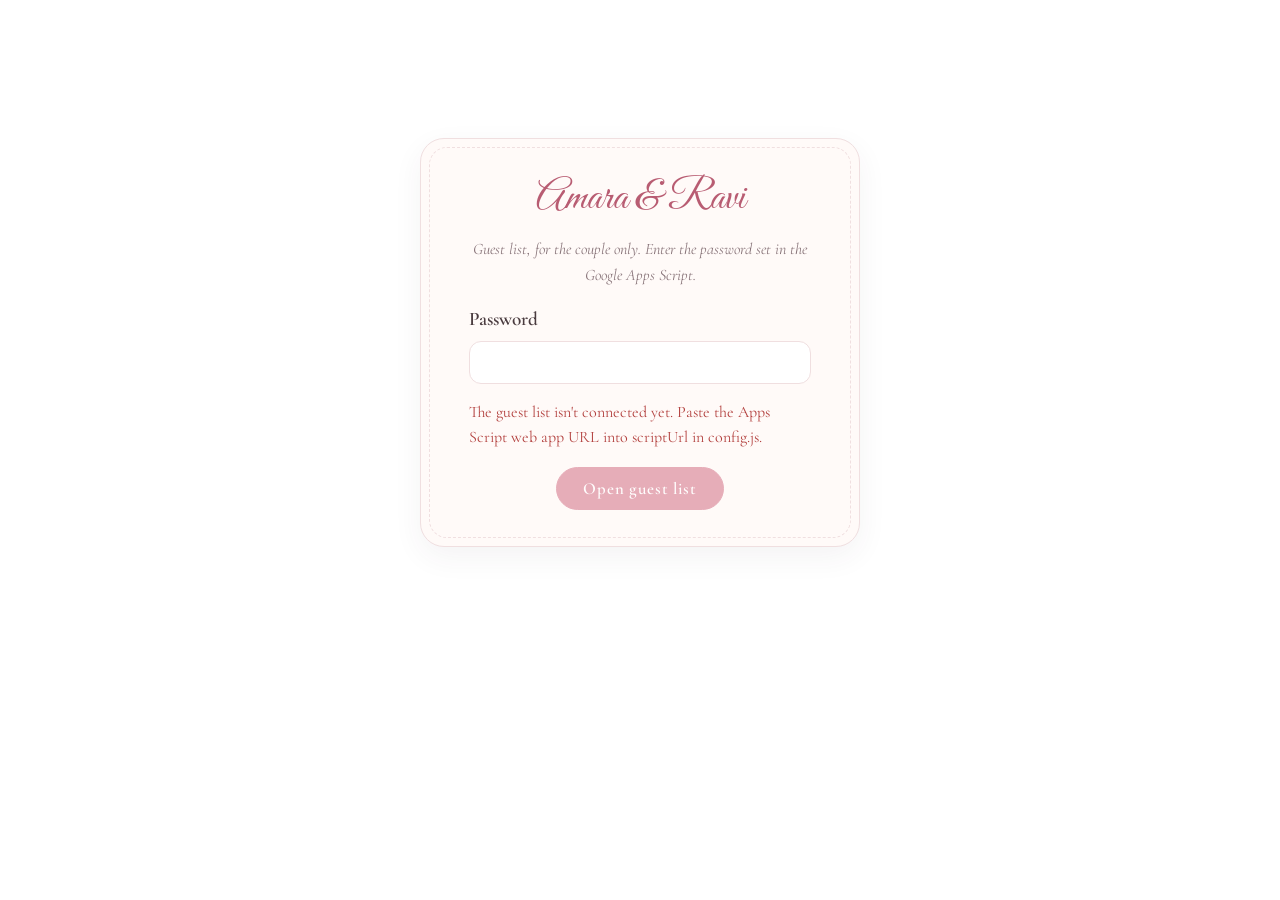
==== admin.html @ 7e990783 "Wedding invitation Co-Authored-By: Claude Opus 5.5 <noreply@anthropic.com>" ====
<!doctype html>
<html lang="en">
<head>
  <meta charset="utf-8">
  <meta name="viewport" content="width=device-width, initial-scale=1">
  <meta name="robots" content="noindex, nofollow">
  <title>Guest List</title>
  <link rel="preconnect" href="https://fonts.googleapis.com">
  <link rel="preconnect" href="https://fonts.gstatic.com" crossorigin>
  <link href="https://fonts.googleapis.com/css2?family=Cormorant+Garamond:ital,wght@0,400;0,600;1,400&family=Great+Vibes&display=swap" rel="stylesheet">
  <link rel="stylesheet" href="style.css">
  <style>
    main { max-width: 820px; padding-top: 48px; }
    .card { opacity: 1; transform: none; }
    .login { max-width: 440px; margin: 10vh auto 0; }
    .err { color: #b3413f; min-height: 1.4em; margin: 0; font-size: 1rem; }

    .head { display: flex; justify-content: space-between; align-items: flex-start; gap: 16px; flex-wrap: wrap; text-align: left; }
    .head h2 { margin: 0; }
    .updated { color: var(--muted); font-size: .95rem; margin: 0; }
    .head-btns { display: flex; gap: 8px; flex-wrap: wrap; }
    .btn.small { padding: 6px 16px; font-size: .95rem; }

    .tally { display: grid; grid-template-columns: repeat(4, 1fr); gap: 12px; margin: 24px 0; }
    .tally div { background: #fff; border: 1px solid var(--line); border-radius: 16px; padding: 12px 6px; }
    .tally b { display: block; font-size: 2rem; color: var(--rose-dark); line-height: 1.1; }
    .tally .yes b { color: #5f8a5b; }
    .tally .no b { color: var(--muted); }
    .tally span { font-size: .85rem; color: var(--muted); text-transform: uppercase; letter-spacing: .06em; }

    .row { display: flex; gap: 10px; flex-wrap: wrap; align-items: center; margin: 0 0 14px; }
    .row input { flex: 1 1 220px; min-width: 0; }
    .link-box { display: flex; gap: 10px; align-items: center; flex-wrap: wrap; background: #fbeef0; border-radius: 12px; padding: 10px 14px; margin: 0 0 18px; text-align: left; }
    code { font-size: .85rem; word-break: break-all; flex: 1 1 200px; color: var(--ink); }

    .seg { display: inline-flex; border: 1px solid var(--line); border-radius: 999px; overflow: hidden; background: #fff; }
    .seg button { border: 0; background: none; padding: 7px 14px; font: 600 .95rem var(--serif); color: var(--muted); cursor: pointer; }
    .seg button[aria-pressed="true"] { background: var(--rose); color: #fff; }

    .guests { list-style: none; padding: 0; margin: 0; text-align: left; }
    .guests li { border-top: 1px solid var(--line); padding: 14px 0; display: grid; gap: 4px; }
    .gname { font-weight: 600; font-size: 1.2rem; display: flex; gap: 10px; align-items: center; flex-wrap: wrap; }
    .chip { font-size: .8rem; font-weight: 600; padding: 2px 10px; border-radius: 999px; background: #f3ecec; color: var(--muted); }
    .chip.yes { background: #e6f0e3; color: #4d7a49; }
    .chip.no { background: #f6e3e3; color: #a2524f; }
    .when, .gmsg { color: var(--muted); font-size: 1rem; }
    .gmsg { font-style: italic; }
    .glink { display: flex; gap: 8px; align-items: center; flex-wrap: wrap; margin-top: 4px; }
    .mini { border: 1px solid var(--line); background: #fff; border-radius: 999px; padding: 3px 12px; font: 600 .85rem var(--serif); color: var(--rose-dark); cursor: pointer; }
    .mini.danger { color: #a2524f; }
    .empty { color: var(--muted); font-style: italic; }

    .toast { position: fixed; left: 50%; bottom: 24px; transform: translateX(-50%); background: var(--ink); color: #fff; padding: 10px 20px; border-radius: 999px; font-size: 1rem; z-index: 20; }

    @media (max-width: 560px) { .tally { grid-template-columns: repeat(2, 1fr); } }
  </style>
  <script src="config.js"></script>
</head>
<body>
<main>
  <!-- Sign in -->
  <section class="card login" id="login">
    <h2 id="loginCouple"></h2>
    <p class="note">Guest list, for the couple only. Enter the password set in the Google Apps Script.</p>
    <form id="loginForm">
      <label>Password
        <input type="password" id="pw" autocomplete="current-password" required>
      </label>
      <p class="err" id="loginErr" role="alert"></p>
      <button class="btn primary" type="submit" id="loginBtn">Open guest list</button>
    </form>
  </section>

  <!-- The list -->
  <section class="card" id="panel" hidden>
    <div class="head">
      <div>
        <h2>Guest list</h2>
        <p class="updated" id="updated"></p>
      </div>
      <div class="head-btns">
        <button class="btn small" type="button" id="refresh">Refresh</button>
        <button class="btn small" type="button" id="copyList">Copy list</button>
        <button class="btn small" type="button" id="signOut">Sign out</button>
      </div>
    </div>

    <div class="tally">
      <div class="yes"><b id="t-yes">0</b><span>Attending</span></div>
      <div class="no"><b id="t-no">0</b><span>Can't come</span></div>
      <div><b id="t-wait">0</b><span>No reply yet</span></div>
      <div><b id="t-people">0</b><span>Total guests</span></div>
    </div>

    <form class="row" id="inviteForm">
      <input type="text" id="i-name" placeholder="Guest's name, e.g. Amaya Perera" aria-label="Guest's name" autocomplete="off">
      <button class="btn primary" type="submit" id="inviteBtn">Make their link</button>
    </form>
    <div class="link-box" id="newLink" hidden>
      <code id="newLinkText"></code>
      <button class="mini" type="button" id="copyNewLink">Copy link</button>
      <a class="mini" id="waNewLink" target="_blank" rel="noopener">Send on WhatsApp</a>
    </div>

    <div class="row">
      <input type="search" id="g-search" placeholder="Search names or notes" aria-label="Search guests">
      <div class="seg" role="group" aria-label="Show">
        <button type="button" data-f="all" aria-pressed="true">All</button>
        <button type="button" data-f="yes" aria-pressed="false">Attending</button>
        <button type="button" data-f="no" aria-pressed="false">Can't come</button>
        <button type="button" data-f="wait" aria-pressed="false">No reply</button>
      </div>
    </div>
    <ul class="guests" id="guestList"></ul>
    <p class="empty" id="guestEmpty"></p>
  </section>
</main>

<div class="toast" id="toast" role="status" hidden></div>

<script>
const $ = (id) => document.getElementById(id);
const W = window.WEDDING, API = window.SITE.scriptUrl;
const couple = `${W.partner1} & ${W.partner2}`;
const BASE = window.SITE.siteUrl || new URL("./", location.href).href;
const linkFor = (token) => `${BASE}?g=${encodeURIComponent(token)}`;
const waText = (name, link) => `Dear ${name}, we would love for you to celebrate our wedding with us. Your personal invitation: ${link}`;
$("loginCouple").textContent = couple;

let key = "", guests = [], filter = "all", busy = false;

// ---- Talking to the Google Apps Script ----
async function api(body) {
  const res = await fetch(API, { method: "POST", body: JSON.stringify(body) });
  const data = await res.json();
  if (!data.ok) throw Object.assign(new Error(data.error || "failed"), { code: data.error });
  return data;
}

// ---- Toast and copy ----
let toastTimer;
function toast(msg) {
  const t = $("toast"); t.textContent = msg; t.hidden = false;
  clearTimeout(toastTimer); toastTimer = setTimeout(() => (t.hidden = true), 2200);
}
async function copy(text, el) {
  try { await navigator.clipboard.writeText(text); toast("Copied"); }
  catch {
    const r = document.createRange(); r.selectNodeContents(el);
    const sel = getSelection(); sel.removeAllRanges(); sel.addRange(r);
    toast("Selected. Press Copy to copy it");
  }
}

// ---- Sign in ----
async function load() {
  const r = await api({ action: "list", key });
  guests = r.guests;
  $("updated").textContent = "Updated " + new Date().toLocaleTimeString([], { hour: "numeric", minute: "2-digit" });
  render();
}
async function signIn(pw, quiet) {
  key = pw;
  try {
    await load();
    try { sessionStorage.setItem("guestlist.key", key); } catch {}
    $("login").hidden = true; $("panel").hidden = false;
  } catch (err) {
    key = "";
    try { sessionStorage.removeItem("guestlist.key"); } catch {}
    if (!quiet) $("loginErr").textContent = err.code === "wrong_password"
      ? "That password doesn't match the one in the Apps Script."
      : "Couldn't reach the guest list. Check your connection and the script URL in config.js.";
  }
}
$("loginForm").addEventListener("submit", async (e) => {
  e.preventDefault();
  $("loginErr").textContent = "";
  $("loginBtn").disabled = true;
  await signIn($("pw").value, false);
  $("loginBtn").disabled = false;
});
$("signOut").addEventListener("click", () => {
  key = ""; guests = [];
  try { sessionStorage.removeItem("guestlist.key"); } catch {}
  $("panel").hidden = true; $("login").hidden = false; $("pw").value = "";
});
if (!API) {
  $("loginErr").textContent = "The guest list isn't connected yet. Paste the Apps Script web app URL into scriptUrl in config.js.";
  $("loginBtn").disabled = true;
} else {
  try { const saved = sessionStorage.getItem("guestlist.key"); if (saved) signIn(saved, true); } catch {}
}

// ---- The list ----
const stateOf = (g) => g.answer === "yes" ? "yes" : g.answer === "no" ? "no" : "wait";
const fmtWhen = new Intl.DateTimeFormat(undefined, { day: "numeric", month: "short", hour: "numeric", minute: "2-digit" });

function render() {
  const rank = { yes: 0, no: 1, wait: 2 };
  const rows = guests.slice().sort((a, b) => rank[stateOf(a)] - rank[stateOf(b)] || a.name.localeCompare(b.name));
  const yes = rows.filter(g => stateOf(g) === "yes");
  $("t-yes").textContent = yes.length;
  $("t-no").textContent = rows.filter(g => stateOf(g) === "no").length;
  $("t-wait").textContent = rows.filter(g => stateOf(g) === "wait").length;
  $("t-people").textContent = yes.reduce((n, g) => n + (Number(g.count) || 1), 0);

  const q = $("g-search").value.trim().toLowerCase();
  const shown = rows.filter(g => (filter === "all" || stateOf(g) === filter) &&
    (!q || g.name.toLowerCase().includes(q) || (g.message || "").toLowerCase().includes(q)));
  const ul = $("guestList"); ul.replaceChildren();
  for (const g of shown) {
    const li = document.createElement("li");
    const st = stateOf(g);
    const nm = document.createElement("span"); nm.className = "gname"; nm.textContent = g.name || "Unnamed guest";
    const chip = document.createElement("span"); chip.className = "chip " + st;
    chip.textContent = st === "yes" ? `Attending · ${Number(g.count) || 1}` : st === "no" ? "Can't come" : "No reply yet";
    nm.append(chip);
    const when = document.createElement("span"); when.className = "when";
    const d = new Date(g.repliedAt || g.createdAt);
    when.textContent = isNaN(d) ? "" : (g.repliedAt ? "Replied " : "Invited ") + fmtWhen.format(d);
    li.append(nm, when);
    if (g.message) { const m = document.createElement("span"); m.className = "gmsg"; m.textContent = `“${g.message}”`; li.append(m); }

    const bar = document.createElement("div"); bar.className = "glink";
    const code = document.createElement("code"); code.textContent = linkFor(g.token);
    const cp = document.createElement("button"); cp.type = "button"; cp.className = "mini"; cp.textContent = "Copy link";
    cp.addEventListener("click", () => copy(code.textContent, code));
    const wa = document.createElement("a"); wa.className = "mini"; wa.target = "_blank"; wa.rel = "noopener"; wa.textContent = "WhatsApp";
    wa.href = `https://wa.me/?text=${encodeURIComponent(waText(g.name, linkFor(g.token)))}`;
    const rm = document.createElement("button"); rm.type = "button"; rm.className = "mini danger"; rm.textContent = "Remove";
    rm.addEventListener("click", async () => {
      if (rm.dataset.armed !== "1") {
        rm.dataset.armed = "1"; rm.textContent = "Tap again to remove";
        setTimeout(() => { rm.dataset.armed = ""; rm.textContent = "Remove"; }, 3000);
        return;
      }
      try { await api({ action: "remove", key, token: g.token }); await load(); toast(`Removed ${g.name}`); }
      catch { toast("Couldn't remove. Try again"); }
    });
    bar.append(code, cp, wa, rm); li.append(bar);
    ul.append(li);
  }
  $("guestEmpty").hidden = shown.length > 0;
  $("guestEmpty").textContent = rows.length ? "No guests match this view." : "No guests yet. Type a guest's name above to make their personal link.";
}

$("g-search").addEventListener("input", render);
document.querySelectorAll(".seg button").forEach(b => b.addEventListener("click", () => {
  filter = b.dataset.f;
  document.querySelectorAll(".seg button").forEach(x => x.setAttribute("aria-pressed", String(x === b)));
  render();
}));
$("refresh").addEventListener("click", async () => {
  try { await load(); toast("Up to date"); } catch { toast("Couldn't refresh. Try again"); }
});
$("copyList").addEventListener("click", () => {
  const label = { yes: "Attending", no: "Can't come", wait: "No reply yet" };
  const lines = guests.map(g => [g.name, label[stateOf(g)], stateOf(g) === "yes" ? (Number(g.count) || 1) : 0, (g.message || "").replace(/\s+/g, " "), linkFor(g.token)].join("\t"));
  const text = ["Name\tAnswer\tGuests\tNote\tLink", ...lines].join("\n");
  const tmp = document.createElement("pre"); tmp.textContent = text; tmp.style.position = "fixed"; tmp.style.left = "-9999px"; document.body.append(tmp);
  copy(text, tmp).finally(() => setTimeout(() => tmp.remove(), 3000));
});

// ---- New guest ----
$("inviteForm").addEventListener("submit", async (e) => {
  e.preventDefault();
  const name = $("i-name").value.trim();
  if (!name) { toast("Type the guest's name first"); return; }
  if (busy) return;
  busy = true; $("inviteBtn").disabled = true;
  try {
    const r = await api({ action: "invite", key, name });
    const link = linkFor(r.token);
    $("newLinkText").textContent = link;
    $("waNewLink").href = `https://wa.me/?text=${encodeURIComponent(waText(name, link))}`;
    $("newLink").hidden = false;
    $("i-name").value = "";
    await load();
    toast(`Link ready for ${name}`);
  } catch { toast("Couldn't add the guest. Try again"); }
  finally { busy = false; $("inviteBtn").disabled = false; }
});
$("copyNewLink").addEventListener("click", () => copy($("newLinkText").textContent, $("newLinkText")));

// Keep the list fresh while it's open.
setInterval(() => { if (key && !document.hidden) load().catch(() => {}); }, 30000);
</script>
</body>
</html>
---- style.css ----
:root {
  --bg: #fdf6f3;
  --paper: #fffaf8;
  --ink: #4a3b3f;
  --muted: #8a767b;
  --rose: #d77a8f;
  --rose-dark: #b85c72;
  --sage: #9db89a;
  --gold: #c9a24a;
  --line: #f0dfe0;
  --script: "Great Vibes", "Snell Roundhand", cursive;
  --serif: "Cormorant Garamond", Georgia, serif;
}

* { box-sizing: border-box; }
html { scroll-behavior: smooth; }
body {
  margin: 0;
  background: var(--bg) radial-gradient(circle at 20% 0%, #fbe4e8 0, transparent 50%),
              radial-gradient(circle at 100% 60%, #eef4ea 0, transparent 45%);
  background-attachment: fixed;
  color: var(--ink);
  font: 400 1.2rem/1.6 var(--serif);
  overflow-x: hidden;
}

/* Hero */
.hero {
  position: relative;
  min-height: 100svh;
  display: flex;
  flex-direction: column;
  align-items: center;
  justify-content: center;
  text-align: center;
  padding: 80px 16px;
}
.corner { position: absolute; width: min(42vw, 320px); height: min(42vw, 320px); pointer-events: none; }
.corner.tl { top: -20px; left: -20px; }
.corner.br { bottom: -20px; right: -20px; transform: rotate(180deg); }
.greeting { margin: 0 0 6px; font: 400 2rem/1.2 var(--script); color: var(--gold); }
.eyebrow { max-width: 30ch; margin: 0 0 8px; color: var(--muted); font-style: italic; }
h1 {
  margin: 0;
  font: 400 clamp(3.4rem, 13vw, 7rem)/1.05 var(--script);
  color: var(--rose-dark);
  display: flex; flex-wrap: wrap; justify-content: center; align-items: baseline; gap: 0 .3em;
}
.amp { color: var(--gold); font-size: .7em; }
.date { margin: 16px 0 0; font-size: 1.4rem; letter-spacing: .12em; text-transform: uppercase; }
.local { margin: 4px 0 0; color: var(--muted); font-size: 1rem; }

.countdown { display: flex; gap: 12px; margin: 32px 0; flex-wrap: wrap; justify-content: center; }
.countdown div {
  width: 78px; padding: 10px 0;
  background: var(--paper); border: 1px solid var(--line); border-radius: 40px 40px 12px 12px;
  box-shadow: 0 6px 18px rgba(215, 122, 143, .12);
}
.countdown span { display: block; font-size: 1.9rem; font-weight: 600; color: var(--rose-dark); }
.countdown small { color: var(--muted); font-size: .8rem; letter-spacing: .08em; text-transform: uppercase; }

.actions { display: flex; gap: 12px; flex-wrap: wrap; justify-content: center; }
.btn {
  display: inline-block; padding: 10px 26px; border-radius: 999px;
  border: 1px solid var(--rose); background: transparent; color: var(--rose-dark);
  font: 600 1.05rem var(--serif); letter-spacing: .05em; text-decoration: none; cursor: pointer;
  transition: background .2s, color .2s, transform .2s;
}
.btn:hover { transform: translateY(-1px); background: #fbe7eb; }
.btn.primary { background: var(--rose); color: #fff; }
.btn.primary:hover { background: var(--rose-dark); }
.btn:focus-visible, input:focus-visible, textarea:focus-visible { outline: 2px solid var(--gold); outline-offset: 2px; }

/* Sections */
main { max-width: 680px; margin: 0 auto; padding: 0 16px 40px; }
.card {
  position: relative;
  background: var(--paper);
  border: 1px solid var(--line);
  border-radius: 24px;
  padding: 36px clamp(20px, 5vw, 48px);
  margin: 0 0 32px;
  text-align: center;
  box-shadow: 0 10px 30px rgba(74, 59, 63, .06);
}
.card::before {
  content: ""; position: absolute; inset: 8px; border: 1px dashed var(--line); border-radius: 18px; pointer-events: none;
}
h2 { margin: 0 0 12px; font: 400 2.6rem/1.2 var(--script); color: var(--rose-dark); }
.note { color: var(--muted); font-size: 1rem; font-style: italic; margin: 0 0 16px; }

.venue-name { margin: 0; font-size: 1.5rem; font-weight: 600; }
#venue-address { margin: 4px 0 12px; }

.timeline { list-style: none; padding: 0; margin: 0; text-align: left; }
.timeline li {
  display: grid; grid-template-columns: 96px 1fr; gap: 16px;
  padding: 14px 0; border-bottom: 1px solid var(--line);
}
.timeline li:last-child { border-bottom: 0; }
.timeline time { color: var(--gold); font-weight: 600; }
.timeline strong { display: block; font-size: 1.25rem; }
.timeline span { color: var(--muted); font-size: 1rem; }

/* Form */
form { display: grid; gap: 16px; text-align: left; }
label { display: grid; gap: 6px; font-weight: 600; }
.opt { font-weight: 400; color: var(--muted); }
input, textarea {
  width: 100%; padding: 10px 14px;
  border: 1px solid var(--line); border-radius: 12px; background: #fff;
  font: 400 1.1rem var(--serif); color: var(--ink);
}
fieldset { border: 0; padding: 0; margin: 0; display: grid; gap: 8px; }
legend { font-weight: 600; margin-bottom: 6px; }
.choice { display: flex; align-items: center; gap: 10px; font-weight: 400; cursor: pointer; }
.choice input { width: auto; accent-color: var(--rose); }
form .btn { justify-self: center; }
.status { text-align: center; margin: 0; min-height: 1.6em; color: var(--rose-dark); }

footer { text-align: center; padding: 20px 16px 60px; color: var(--muted); }
footer span { font: 400 1.8rem var(--script); color: var(--rose-dark); }
.footer-flower { width: 120px; height: 120px; transform: rotate(-20deg); }

/* Falling petals */
.petals { position: fixed; inset: 0; pointer-events: none; z-index: 10; overflow: hidden; }
.petal {
  position: absolute; top: -30px; width: 14px; height: 18px;
  background: linear-gradient(135deg, #f7c6cf, #e48a9c);
  border-radius: 80% 0 80% 0; opacity: .75;
  animation: fall linear forwards;
}
@keyframes fall {
  to { transform: translate(var(--drift), 110vh) rotate(var(--spin)); }
}

/* Reveal on scroll */
.card { opacity: 0; transform: translateY(24px); transition: opacity .8s, transform .8s; }
.card.in { opacity: 1; transform: none; }

@media (prefers-reduced-motion: reduce) {
  .petals { display: none; }
  .card { opacity: 1; transform: none; transition: none; }
  html { scroll-behavior: auto; }
}

@media (max-width: 480px) {
  .countdown div { width: 66px; }
  .timeline li { grid-template-columns: 76px 1fr; gap: 10px; }
}

.btn:disabled { opacity: .6; cursor: default; transform: none; }
[hidden] { display: none !important; }
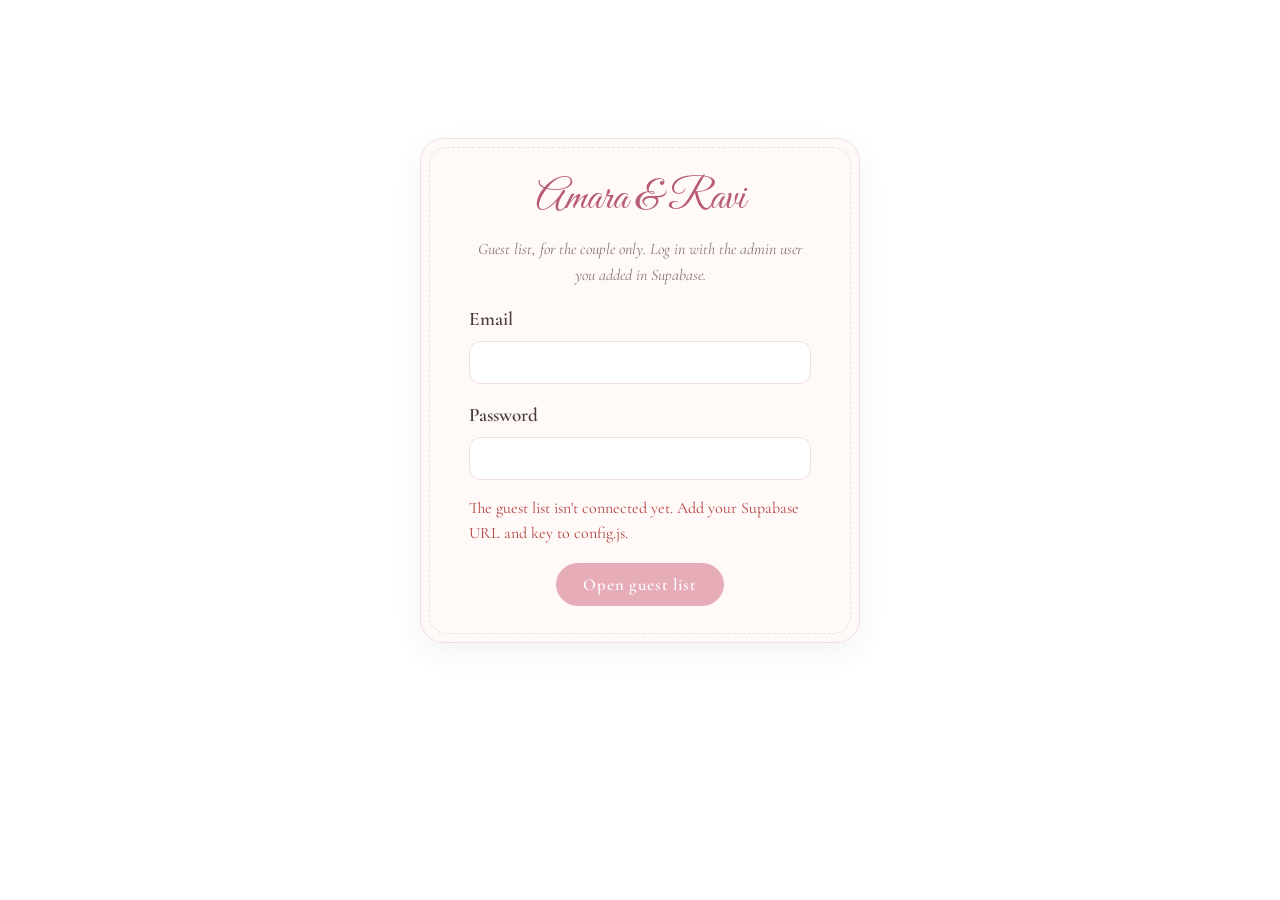
==== commit 8ec4a312: "Switch the RSVP backend from Google Apps Script to Supabase Co-Authored-By: Claude Opus 5.5 <noreply" ====
--- a/admin.html
+++ b/admin.html
@@ -55,14 +55,18 @@
     @media (max-width: 560px) { .tally { grid-template-columns: repeat(2, 1fr); } }
   </style>
   <script src="config.js"></script>
+  <script src="backend.js"></script>
 </head>
 <body>
 <main>
   <!-- Sign in -->
   <section class="card login" id="login">
     <h2 id="loginCouple"></h2>
-    <p class="note">Guest list, for the couple only. Enter the password set in the Google Apps Script.</p>
+    <p class="note">Guest list, for the couple only. Log in with the admin user you added in Supabase.</p>
     <form id="loginForm">
+      <label>Email
+        <input type="email" id="email" autocomplete="username" required>
+      </label>
       <label>Password
         <input type="password" id="pw" autocomplete="current-password" required>
       </label>
@@ -120,22 +124,42 @@
 
 <script>
 const $ = (id) => document.getElementById(id);
-const W = window.WEDDING, API = window.SITE.scriptUrl;
+const W = window.WEDDING;
 const couple = `${W.partner1} & ${W.partner2}`;
 const BASE = window.SITE.siteUrl || new URL("./", location.href).href;
 const linkFor = (token) => `${BASE}?g=${encodeURIComponent(token)}`;
 const waText = (name, link) => `Dear ${name}, we would love for you to celebrate our wedding with us. Your personal invitation: ${link}`;
 $("loginCouple").textContent = couple;
 
-let key = "", guests = [], filter = "all", busy = false;
-
-// ---- Talking to the Google Apps Script ----
-async function api(body) {
-  const res = await fetch(API, { method: "POST", body: JSON.stringify(body) });
-  const data = await res.json();
-  if (!data.ok) throw Object.assign(new Error(data.error || "failed"), { code: data.error });
-  return data;
-}
+let guests = [], filter = "all", busy = false;
+
+// ---- Demo mode (admin.html?demo): sample guests kept in memory, any password ----
+const DEMO = new URLSearchParams(location.search).has("demo");
+const ago = (h) => new Date(Date.now() - h * 3600000).toISOString();
+const demoGuests = [
+  { token: "demo1", name: "Amaya Perera",     answer: "yes", count: 2, message: "So happy for you both!", repliedAt: ago(5),  createdAt: ago(72) },
+  { token: "demo2", name: "Dilan Fernando",   answer: "yes", count: 1, message: "",                       repliedAt: ago(20), createdAt: ago(72) },
+  { token: "demo3", name: "Sarah Thompson",   answer: "no",  count: 0, message: "Sending love from London", repliedAt: ago(30), createdAt: ago(70) },
+  { token: "demo4", name: "Nimal & Kumari",   answer: "yes", count: 4, message: "We'll bring the kids!",  repliedAt: ago(2),  createdAt: ago(60) },
+  { token: "demo5", name: "Ishara Jayasuriya", answer: "",   count: 0, message: "",                       repliedAt: "",      createdAt: ago(48) },
+  { token: "demo6", name: "Ruwan Silva",      answer: "",    count: 0, message: "",                       repliedAt: "",      createdAt: ago(24) },
+];
+const demoBackend = {
+  ready: true, signedIn: false,
+  async signIn() { this.signedIn = true; },
+  signOut() { this.signedIn = false; },
+  async list() { return demoGuests.map(g => ({ ...g })); },
+  async invite(name) {
+    const token = "demo" + Date.now();
+    demoGuests.push({ token, name, answer: "", count: 0, message: "", repliedAt: "", createdAt: new Date().toISOString() });
+    return token;
+  },
+  async remove(token) {
+    const i = demoGuests.findIndex(g => g.token === token);
+    if (i >= 0) demoGuests.splice(i, 1);
+  },
+};
+const B = DEMO ? demoBackend : window.Backend;
 
 // ---- Toast and copy ----
 let toastTimer;
@@ -154,42 +178,42 @@
 
 // ---- Sign in ----
 async function load() {
-  const r = await api({ action: "list", key });
-  guests = r.guests;
+  guests = await B.list();
   $("updated").textContent = "Updated " + new Date().toLocaleTimeString([], { hour: "numeric", minute: "2-digit" });
   render();
 }
-async function signIn(pw, quiet) {
-  key = pw;
-  try {
-    await load();
-    try { sessionStorage.setItem("guestlist.key", key); } catch {}
-    $("login").hidden = true; $("panel").hidden = false;
-  } catch (err) {
-    key = "";
-    try { sessionStorage.removeItem("guestlist.key"); } catch {}
-    if (!quiet) $("loginErr").textContent = err.code === "wrong_password"
-      ? "That password doesn't match the one in the Apps Script."
-      : "Couldn't reach the guest list. Check your connection and the script URL in config.js.";
-  }
+function showPanel(on) { $("login").hidden = on; $("panel").hidden = !on; }
+async function openPanel() {
+  try { await load(); showPanel(true); }
+  catch (err) { showPanel(false); if (err.code !== "signed_out") $("loginErr").textContent = "Couldn't load the guest list. Try again."; }
 }
 $("loginForm").addEventListener("submit", async (e) => {
   e.preventDefault();
   $("loginErr").textContent = "";
   $("loginBtn").disabled = true;
-  await signIn($("pw").value, false);
+  try {
+    await B.signIn($("email").value.trim(), $("pw").value);
+    await openPanel();
+  } catch (err) {
+    $("loginErr").textContent =
+      err.code === "wrong_password" ? "That email and password don't match a user in Supabase." :
+      err.code === "not_admin" ? "This user isn't in the admins table. Add their email in supabase.sql." :
+      "Couldn't reach Supabase. Check your connection and the settings in config.js.";
+  }
   $("loginBtn").disabled = false;
 });
 $("signOut").addEventListener("click", () => {
-  key = ""; guests = [];
-  try { sessionStorage.removeItem("guestlist.key"); } catch {}
-  $("panel").hidden = true; $("login").hidden = false; $("pw").value = "";
-});
-if (!API) {
-  $("loginErr").textContent = "The guest list isn't connected yet. Paste the Apps Script web app URL into scriptUrl in config.js.";
+  B.signOut(); guests = [];
+  showPanel(false); $("pw").value = "";
+});
+if (DEMO) {
+  B.signIn().then(openPanel);
+  toast("Demo mode: sample guests, nothing is saved");
+} else if (!B.ready) {
+  $("loginErr").textContent = "The guest list isn't connected yet. Add your Supabase URL and key to config.js.";
   $("loginBtn").disabled = true;
-} else {
-  try { const saved = sessionStorage.getItem("guestlist.key"); if (saved) signIn(saved, true); } catch {}
+} else if (B.signedIn) {
+  openPanel();
 }
 
 // ---- The list ----
@@ -235,7 +259,7 @@
         setTimeout(() => { rm.dataset.armed = ""; rm.textContent = "Remove"; }, 3000);
         return;
       }
-      try { await api({ action: "remove", key, token: g.token }); await load(); toast(`Removed ${g.name}`); }
+      try { await B.remove(g.token); await load(); toast(`Removed ${g.name}`); }
       catch { toast("Couldn't remove. Try again"); }
     });
     bar.append(code, cp, wa, rm); li.append(bar);
@@ -270,8 +294,7 @@
   if (busy) return;
   busy = true; $("inviteBtn").disabled = true;
   try {
-    const r = await api({ action: "invite", key, name });
-    const link = linkFor(r.token);
+    const link = linkFor(await B.invite(name));
     $("newLinkText").textContent = link;
     $("waNewLink").href = `https://wa.me/?text=${encodeURIComponent(waText(name, link))}`;
     $("newLink").hidden = false;
@@ -284,7 +307,7 @@
 $("copyNewLink").addEventListener("click", () => copy($("newLinkText").textContent, $("newLinkText")));
 
 // Keep the list fresh while it's open.
-setInterval(() => { if (key && !document.hidden) load().catch(() => {}); }, 30000);
+setInterval(() => { if (B.signedIn && !document.hidden) load().catch(() => {}); }, 30000);
 </script>
 </body>
 </html>
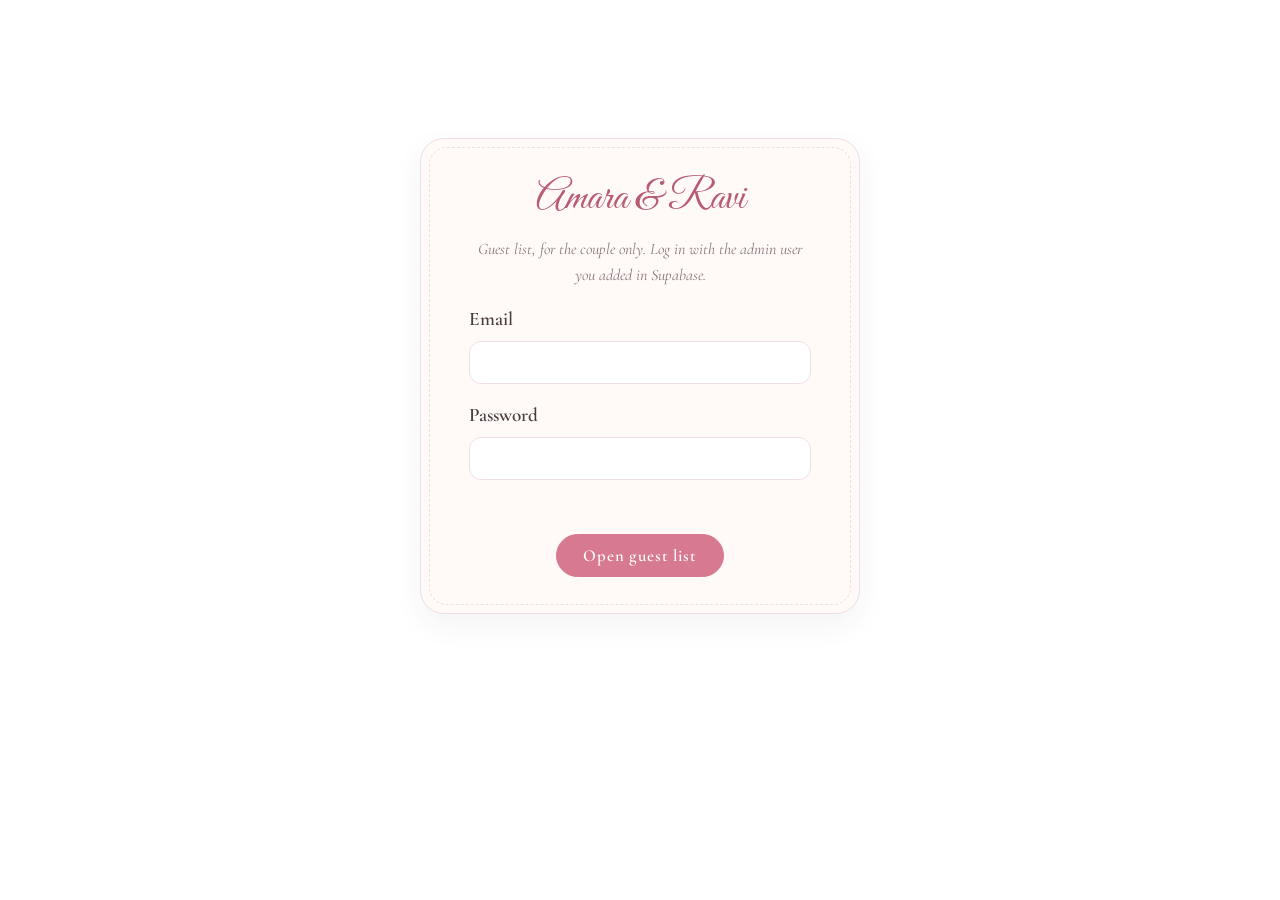
==== commit a5bb4a0d: "Version asset URLs so browsers pick up updates Co-Authored-By: Claude Opus 5.5 <noreply@anthropic.co" ====
--- a/admin.html
+++ b/admin.html
@@ -8,7 +8,7 @@
   <link rel="preconnect" href="https://fonts.googleapis.com">
   <link rel="preconnect" href="https://fonts.gstatic.com" crossorigin>
   <link href="https://fonts.googleapis.com/css2?family=Cormorant+Garamond:ital,wght@0,400;0,600;1,400&family=Great+Vibes&display=swap" rel="stylesheet">
-  <link rel="stylesheet" href="style.css">
+  <link rel="stylesheet" href="style.css?v=3">
   <style>
     main { max-width: 820px; padding-top: 48px; }
     .card { opacity: 1; transform: none; }
@@ -54,8 +54,8 @@
 
     @media (max-width: 560px) { .tally { grid-template-columns: repeat(2, 1fr); } }
   </style>
-  <script src="config.js"></script>
-  <script src="backend.js"></script>
+  <script src="config.js?v=3"></script>
+  <script src="backend.js?v=3"></script>
 </head>
 <body>
 <main>
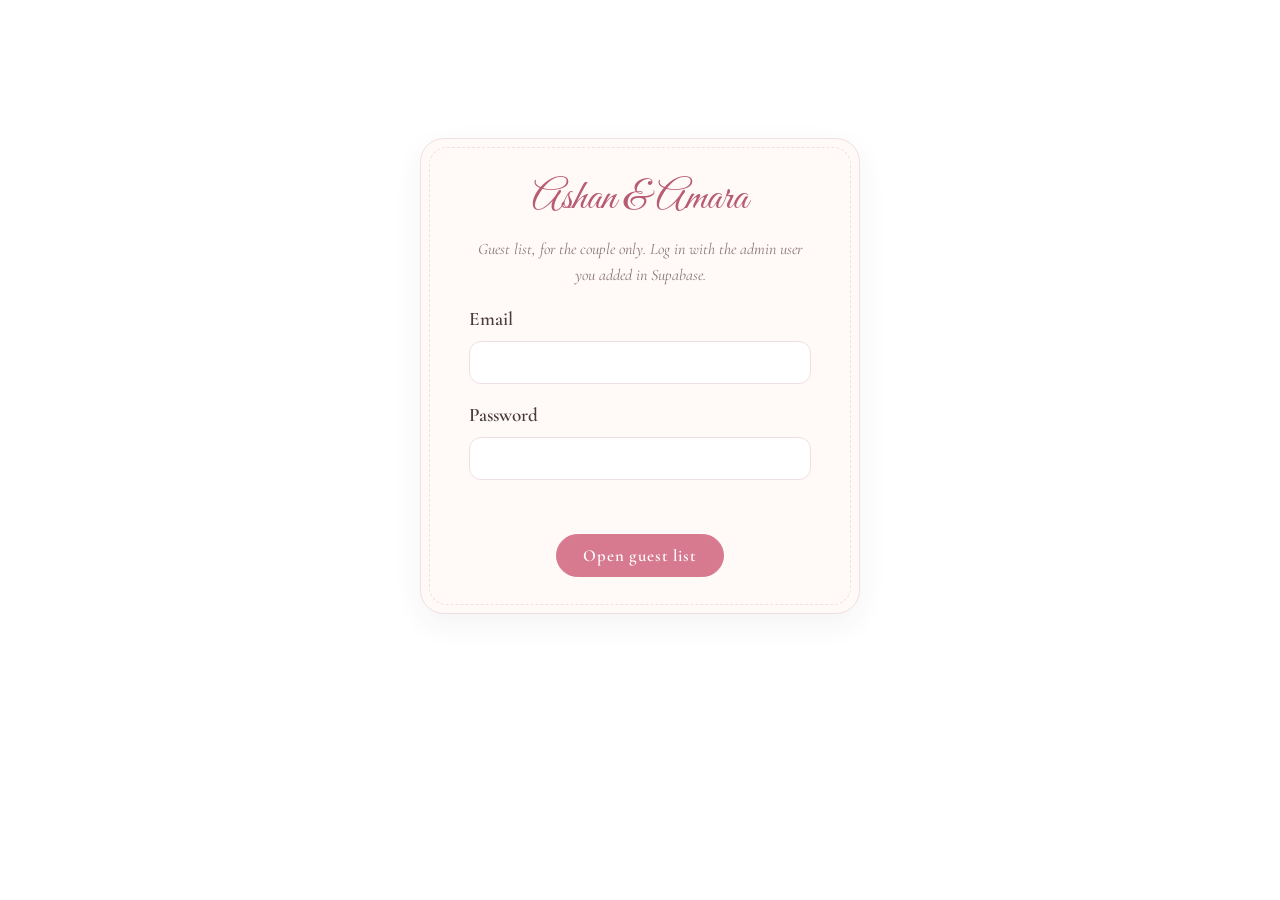
==== commit f6088453: "Set the couple's names to Ashan & Amara Co-Authored-By: Claude Opus 5.5 <noreply@anthropic.com>" ====
--- a/admin.html
+++ b/admin.html
@@ -8,7 +8,7 @@
   <link rel="preconnect" href="https://fonts.googleapis.com">
   <link rel="preconnect" href="https://fonts.gstatic.com" crossorigin>
   <link href="https://fonts.googleapis.com/css2?family=Cormorant+Garamond:ital,wght@0,400;0,600;1,400&family=Great+Vibes&display=swap" rel="stylesheet">
-  <link rel="stylesheet" href="style.css?v=3">
+  <link rel="stylesheet" href="style.css?v=4">
   <style>
     main { max-width: 820px; padding-top: 48px; }
     .card { opacity: 1; transform: none; }
@@ -54,8 +54,8 @@
 
     @media (max-width: 560px) { .tally { grid-template-columns: repeat(2, 1fr); } }
   </style>
-  <script src="config.js?v=3"></script>
-  <script src="backend.js?v=3"></script>
+  <script src="config.js?v=4"></script>
+  <script src="backend.js?v=4"></script>
 </head>
 <body>
 <main>
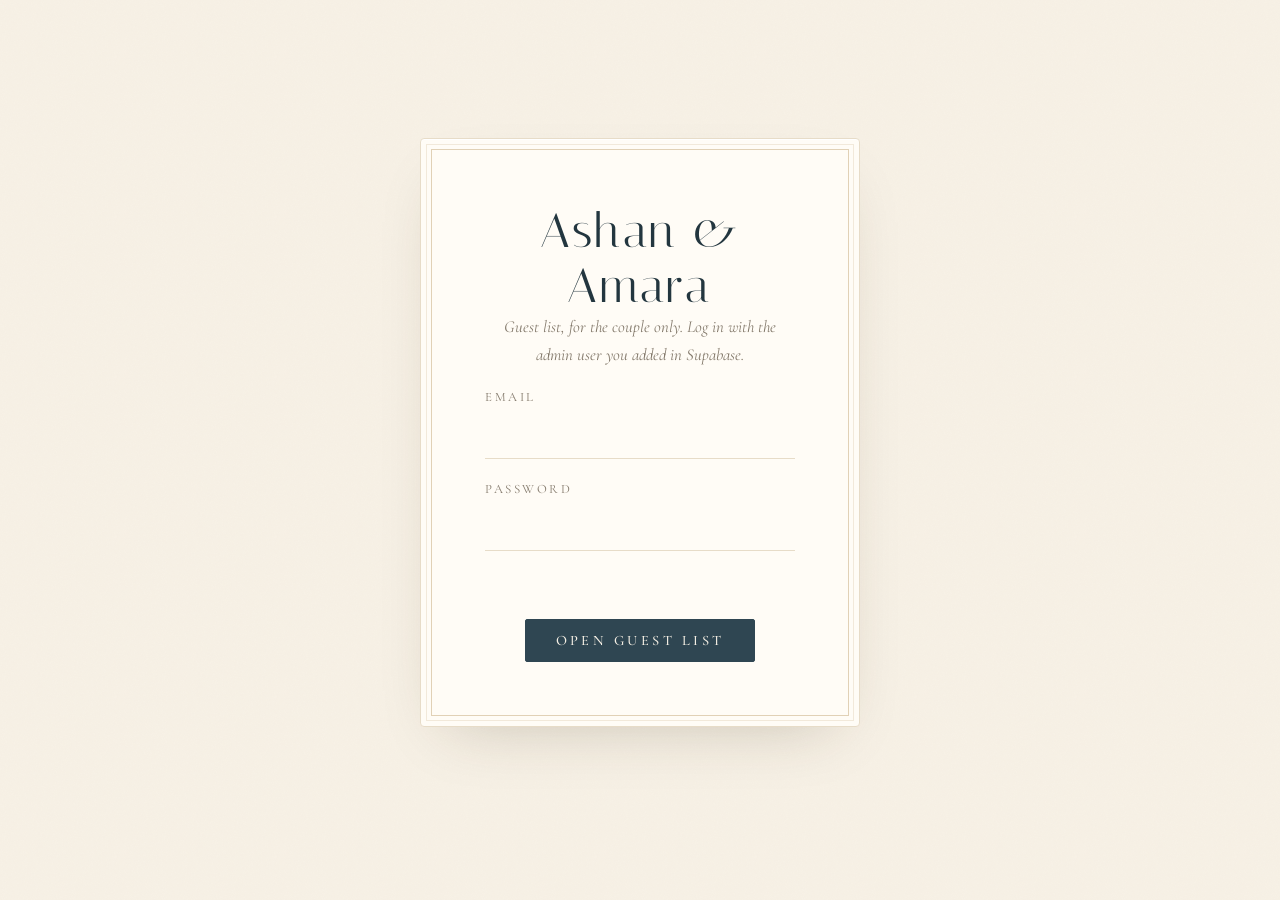
==== commit b30a4e47: "Premium Italian lakeside redesign Co-Authored-By: Claude Opus 5.5 <noreply@anthropic.com>" ====
--- a/admin.html
+++ b/admin.html
@@ -7,8 +7,8 @@
   <title>Guest List</title>
   <link rel="preconnect" href="https://fonts.googleapis.com">
   <link rel="preconnect" href="https://fonts.gstatic.com" crossorigin>
-  <link href="https://fonts.googleapis.com/css2?family=Cormorant+Garamond:ital,wght@0,400;0,600;1,400&family=Great+Vibes&display=swap" rel="stylesheet">
-  <link rel="stylesheet" href="style.css?v=4">
+  <link href="https://fonts.googleapis.com/css2?family=Cormorant+Garamond:ital,wght@0,400;0,500;0,600;1,400&family=Italiana&family=Pinyon+Script&display=swap" rel="stylesheet">
+  <link rel="stylesheet" href="style.css?v=5">
   <style>
     main { max-width: 820px; padding-top: 48px; }
     .card { opacity: 1; transform: none; }
@@ -54,8 +54,8 @@
 
     @media (max-width: 560px) { .tally { grid-template-columns: repeat(2, 1fr); } }
   </style>
-  <script src="config.js?v=4"></script>
-  <script src="backend.js?v=4"></script>
+  <script src="config.js?v=5"></script>
+  <script src="backend.js?v=5"></script>
 </head>
 <body>
 <main>
--- a/style.css
+++ b/style.css
@@ -1,14 +1,16 @@
 :root {
-  --bg: #fdf6f3;
-  --paper: #fffaf8;
-  --ink: #4a3b3f;
-  --muted: #8a767b;
-  --rose: #d77a8f;
-  --rose-dark: #b85c72;
-  --sage: #9db89a;
-  --gold: #c9a24a;
-  --line: #f0dfe0;
-  --script: "Great Vibes", "Snell Roundhand", cursive;
+  --bg: #f7f1e6;
+  --paper: #fffcf6;
+  --ink: #2c2a25;
+  --muted: #847a6c;
+  --rose: #2f4652;        /* lake blue: buttons and accents (name kept for admin.html) */
+  --rose-dark: #23363f;
+  --sage: #6f7f55;
+  --gold: #a9823f;
+  --gold-soft: #d8bd84;
+  --line: #e7dcc8;
+  --display: "Italiana", "Didot", "Bodoni 72", Georgia, serif;
+  --script: "Pinyon Script", "Snell Roundhand", cursive;
   --serif: "Cormorant Garamond", Georgia, serif;
 }
 
@@ -16,138 +18,207 @@
 html { scroll-behavior: smooth; }
 body {
   margin: 0;
-  background: var(--bg) radial-gradient(circle at 20% 0%, #fbe4e8 0, transparent 50%),
-              radial-gradient(circle at 100% 60%, #eef4ea 0, transparent 45%);
-  background-attachment: fixed;
+  background: var(--bg);
   color: var(--ink);
-  font: 400 1.2rem/1.6 var(--serif);
+  font: 400 1.2rem/1.65 var(--serif);
   overflow-x: hidden;
-}
-
-/* Hero */
+  -webkit-font-smoothing: antialiased;
+}
+/* Fine paper grain */
+body::before {
+  content: ""; position: fixed; inset: 0; pointer-events: none; z-index: 0; opacity: .35;
+  background-image: url("data:image/svg+xml,%3Csvg xmlns='http://www.w3.org/2000/svg' width='160' height='160'%3E%3Cfilter id='n'%3E%3CfeTurbulence type='fractalNoise' baseFrequency='.9' numOctaves='2' stitchTiles='stitch'/%3E%3CfeColorMatrix values='0 0 0 0 .55 0 0 0 0 .48 0 0 0 0 .38 0 0 0 .08 0'/%3E%3C/filter%3E%3Crect width='100%25' height='100%25' filter='url(%23n)'/%3E%3C/svg%3E");
+}
+header, main, footer, .band { position: relative; z-index: 1; }
+
+/* ---------- Hero ---------- */
 .hero {
-  position: relative;
   min-height: 100svh;
   display: flex;
   flex-direction: column;
-  align-items: center;
-  justify-content: center;
   text-align: center;
-  padding: 80px 16px;
-}
-.corner { position: absolute; width: min(42vw, 320px); height: min(42vw, 320px); pointer-events: none; }
-.corner.tl { top: -20px; left: -20px; }
-.corner.br { bottom: -20px; right: -20px; transform: rotate(180deg); }
-.greeting { margin: 0 0 6px; font: 400 2rem/1.2 var(--script); color: var(--gold); }
-.eyebrow { max-width: 30ch; margin: 0 0 8px; color: var(--muted); font-style: italic; }
+  overflow: hidden;
+  background: var(--bg);
+}
+.hero-text {
+  flex: 1;
+  display: flex; flex-direction: column; align-items: center; justify-content: center;
+  padding: clamp(64px, 12vh, 120px) 16px 24px;
+  animation: rise 1.4s cubic-bezier(.2, .7, .2, 1) both;
+}
+.greeting { margin: 0 0 10px; font: 400 clamp(1.8rem, 5vw, 2.4rem)/1.2 var(--script); color: var(--gold); }
+.eyebrow {
+  max-width: 46ch; margin: 0 0 22px;
+  font-size: .85rem; letter-spacing: .32em; text-transform: uppercase; color: var(--muted);
+}
 h1 {
   margin: 0;
-  font: 400 clamp(3.4rem, 13vw, 7rem)/1.05 var(--script);
-  color: var(--rose-dark);
-  display: flex; flex-wrap: wrap; justify-content: center; align-items: baseline; gap: 0 .3em;
-}
-.amp { color: var(--gold); font-size: .7em; }
-.date { margin: 16px 0 0; font-size: 1.4rem; letter-spacing: .12em; text-transform: uppercase; }
-.local { margin: 4px 0 0; color: var(--muted); font-size: 1rem; }
-
-.countdown { display: flex; gap: 12px; margin: 32px 0; flex-wrap: wrap; justify-content: center; }
-.countdown div {
-  width: 78px; padding: 10px 0;
-  background: var(--paper); border: 1px solid var(--line); border-radius: 40px 40px 12px 12px;
-  box-shadow: 0 6px 18px rgba(215, 122, 143, .12);
-}
-.countdown span { display: block; font-size: 1.9rem; font-weight: 600; color: var(--rose-dark); }
-.countdown small { color: var(--muted); font-size: .8rem; letter-spacing: .08em; text-transform: uppercase; }
+  display: flex; flex-direction: column; align-items: center;
+  font: 400 clamp(3.2rem, 11vw, 7.2rem)/.95 var(--display);
+  letter-spacing: .12em; text-transform: uppercase;
+  color: var(--ink);
+}
+h1 .amp {
+  font: 400 clamp(4rem, 11vw, 7rem)/.8 var(--script);
+  letter-spacing: 0; text-transform: none;
+  margin: .02em 0 .12em;
+  color: var(--gold);
+}
+.flourish { display: block; width: 200px; height: 20px; margin: 22px auto; }
+.date { margin: 0; font-size: 1.15rem; letter-spacing: .3em; text-transform: uppercase; }
+.local { margin: 6px 0 0; color: var(--muted); font-style: italic; }
+
+.lemons { position: absolute; top: -10px; width: min(34vw, 300px); height: min(22vw, 190px); z-index: 2; pointer-events: none; }
+.lemons.left { left: -16px; transform: rotate(-4deg); }
+.lemons.right { right: -16px; transform: scaleX(-1) rotate(-4deg); }
+
+.scene { position: relative; height: clamp(260px, 44vh, 460px); }
+.lake { position: absolute; top: 0; left: 0; width: 100%; height: 100%; }
+.balustrade { position: absolute; left: 0; right: 0; bottom: 0; width: 100%; height: 102px; }
+
+/* ---------- Countdown band ---------- */
+.band {
+  background: var(--rose-dark);
+  color: #f6efe3;
+  padding: 44px 16px 48px;
+  text-align: center;
+}
+.countdown { display: flex; justify-content: center; flex-wrap: wrap; margin: 0 auto 28px; max-width: 640px; }
+.countdown div { flex: 1 1 0; min-width: 72px; padding: 0 12px; border-left: 1px solid rgba(216, 189, 132, .35); }
+.countdown div:first-child { border-left: 0; }
+.countdown span { display: block; font: 400 clamp(2.4rem, 7vw, 3.6rem)/1 var(--display); color: var(--gold-soft); }
+.countdown small { display: block; margin-top: 8px; font-size: .75rem; letter-spacing: .28em; text-transform: uppercase; opacity: .75; }
+.countdown .note { color: #f6efe3; }
+.band .btn { border-color: var(--gold-soft); color: #f6efe3; }
+.band .btn:hover { background: rgba(216, 189, 132, .15); }
+.band .btn.primary { background: linear-gradient(120deg, #d8bd84, #b18a46); color: #23363f; border-color: transparent; }
+.band .btn.primary:hover { background: linear-gradient(120deg, #e4cc96, #c09a55); }
 
 .actions { display: flex; gap: 12px; flex-wrap: wrap; justify-content: center; }
 .btn {
-  display: inline-block; padding: 10px 26px; border-radius: 999px;
-  border: 1px solid var(--rose); background: transparent; color: var(--rose-dark);
-  font: 600 1.05rem var(--serif); letter-spacing: .05em; text-decoration: none; cursor: pointer;
-  transition: background .2s, color .2s, transform .2s;
-}
-.btn:hover { transform: translateY(-1px); background: #fbe7eb; }
-.btn.primary { background: var(--rose); color: #fff; }
-.btn.primary:hover { background: var(--rose-dark); }
-.btn:focus-visible, input:focus-visible, textarea:focus-visible { outline: 2px solid var(--gold); outline-offset: 2px; }
-
-/* Sections */
-main { max-width: 680px; margin: 0 auto; padding: 0 16px 40px; }
+  display: inline-block; padding: 12px 30px; border-radius: 2px;
+  border: 1px solid var(--rose); background: transparent; color: var(--rose);
+  font: 500 .9rem var(--serif); letter-spacing: .24em; text-transform: uppercase; text-decoration: none; cursor: pointer;
+  transition: background .25s, color .25s, transform .25s, box-shadow .25s;
+}
+.btn:hover { transform: translateY(-1px); background: rgba(47, 70, 82, .06); }
+.btn.primary { background: var(--rose); color: #f7f1e6; }
+.btn.primary:hover { background: var(--rose-dark); box-shadow: 0 8px 22px rgba(35, 54, 63, .25); }
+.btn:disabled { opacity: .6; cursor: default; transform: none; }
+.btn:focus-visible, input:focus-visible, textarea:focus-visible, .choice input:focus-visible + span {
+  outline: 2px solid var(--gold); outline-offset: 3px;
+}
+
+/* ---------- Sections ---------- */
+main { max-width: 760px; margin: 0 auto; padding: 72px 16px 24px; }
 .card {
   position: relative;
   background: var(--paper);
   border: 1px solid var(--line);
-  border-radius: 24px;
-  padding: 36px clamp(20px, 5vw, 48px);
-  margin: 0 0 32px;
+  border-radius: 4px;
+  padding: clamp(40px, 7vw, 64px) clamp(20px, 6vw, 64px);
+  margin: 0 0 40px;
   text-align: center;
-  box-shadow: 0 10px 30px rgba(74, 59, 63, .06);
+  box-shadow: 0 1px 0 #fff inset, 0 24px 60px -30px rgba(60, 45, 20, .25);
 }
 .card::before {
-  content: ""; position: absolute; inset: 8px; border: 1px dashed var(--line); border-radius: 18px; pointer-events: none;
-}
-h2 { margin: 0 0 12px; font: 400 2.6rem/1.2 var(--script); color: var(--rose-dark); }
-.note { color: var(--muted); font-size: 1rem; font-style: italic; margin: 0 0 16px; }
-
-.venue-name { margin: 0; font-size: 1.5rem; font-weight: 600; }
-#venue-address { margin: 4px 0 12px; }
-
-.timeline { list-style: none; padding: 0; margin: 0; text-align: left; }
-.timeline li {
-  display: grid; grid-template-columns: 96px 1fr; gap: 16px;
-  padding: 14px 0; border-bottom: 1px solid var(--line);
-}
-.timeline li:last-child { border-bottom: 0; }
-.timeline time { color: var(--gold); font-weight: 600; }
-.timeline strong { display: block; font-size: 1.25rem; }
-.timeline span { color: var(--muted); font-size: 1rem; }
+  content: ""; position: absolute; inset: 10px; pointer-events: none;
+  border: 1px solid rgba(169, 130, 63, .35);
+  outline: 1px solid rgba(169, 130, 63, .15); outline-offset: 4px;
+}
+.kicker { margin: 0 0 6px; font-size: .78rem; letter-spacing: .34em; text-transform: uppercase; color: var(--gold); }
+h2 { margin: 0; font: 400 clamp(2.2rem, 6vw, 3rem)/1.15 var(--display); letter-spacing: .06em; color: var(--rose-dark); }
+.card .flourish { margin: 16px auto 22px; width: 160px; height: 16px; }
+.lead { margin: 0 auto; max-width: 34em; font-size: 1.3rem; font-style: italic; }
+.note { color: var(--muted); font-size: 1.05rem; font-style: italic; margin: 0 0 18px; }
+
+/* Venue */
+.venue { display: grid; grid-template-columns: 200px 1fr; gap: 36px; align-items: center; text-align: left; }
+.arch {
+  width: 200px; height: 270px; border-radius: 100px 100px 4px 4px; overflow: hidden;
+  border: 1px solid var(--gold-soft);
+  box-shadow: 0 0 0 6px var(--paper), 0 0 0 7px rgba(169, 130, 63, .25), 0 18px 40px -20px rgba(47, 70, 82, .45);
+}
+.arch svg { width: 100%; height: 100%; display: block; }
+.venue-name { margin: 0; font: 400 1.9rem/1.2 var(--display); letter-spacing: .04em; }
+.venue-address { margin: 6px 0 14px; }
+
+/* Programme */
+.timeline { list-style: none; padding: 0; margin: 0 auto; max-width: 520px; text-align: left; position: relative; }
+.timeline::before { content: ""; position: absolute; left: 104px; top: 8px; bottom: 8px; width: 1px; background: linear-gradient(var(--gold-soft), transparent); }
+.timeline li { display: grid; grid-template-columns: 92px 1fr; gap: 28px; padding: 14px 0; position: relative; }
+.timeline li::after { content: ""; position: absolute; left: 100px; top: 24px; width: 9px; height: 9px; transform: rotate(45deg); background: var(--paper); border: 1px solid var(--gold); }
+.timeline time { text-align: right; color: var(--gold); font: 400 1.25rem var(--display); letter-spacing: .06em; padding-top: 2px; }
+.timeline strong { display: block; font: 600 1.3rem var(--serif); }
+.timeline span { display: block; line-height: 1.4; color: var(--muted); font-size: 1.05rem; font-style: italic; }
 
 /* Form */
-form { display: grid; gap: 16px; text-align: left; }
-label { display: grid; gap: 6px; font-weight: 600; }
-.opt { font-weight: 400; color: var(--muted); }
+form { display: grid; gap: 20px; text-align: left; max-width: 480px; margin: 0 auto; }
+label { display: grid; gap: 6px; font-size: .8rem; letter-spacing: .2em; text-transform: uppercase; color: var(--muted); }
+.opt { text-transform: none; letter-spacing: 0; font-style: italic; }
 input, textarea {
-  width: 100%; padding: 10px 14px;
-  border: 1px solid var(--line); border-radius: 12px; background: #fff;
-  font: 400 1.1rem var(--serif); color: var(--ink);
-}
-fieldset { border: 0; padding: 0; margin: 0; display: grid; gap: 8px; }
-legend { font-weight: 600; margin-bottom: 6px; }
-.choice { display: flex; align-items: center; gap: 10px; font-weight: 400; cursor: pointer; }
-.choice input { width: auto; accent-color: var(--rose); }
-form .btn { justify-self: center; }
-.status { text-align: center; margin: 0; min-height: 1.6em; color: var(--rose-dark); }
-
-footer { text-align: center; padding: 20px 16px 60px; color: var(--muted); }
-footer span { font: 400 1.8rem var(--script); color: var(--rose-dark); }
-.footer-flower { width: 120px; height: 120px; transform: rotate(-20deg); }
-
-/* Falling petals */
+  width: 100%; padding: 10px 2px;
+  border: 0; border-bottom: 1px solid var(--line); border-radius: 0; background: transparent;
+  font: 400 1.25rem var(--serif); color: var(--ink); letter-spacing: 0; text-transform: none;
+  transition: border-color .2s;
+}
+textarea { resize: vertical; }
+input:focus, textarea:focus { border-bottom-color: var(--gold); }
+fieldset { border: 0; padding: 0; margin: 0; }
+legend { padding: 0; margin-bottom: 10px; font-size: .8rem; letter-spacing: .2em; text-transform: uppercase; color: var(--muted); }
+.choices { display: grid; grid-template-columns: 1fr 1fr; gap: 12px; }
+.choice { display: block; position: relative; cursor: pointer; letter-spacing: 0; text-transform: none; }
+.choice input { position: absolute; opacity: 0; width: 1px; height: 1px; }
+.choice span {
+  display: block; padding: 14px 10px; text-align: center;
+  border: 1px solid var(--line); background: #fff;
+  font: 400 1.15rem var(--serif); font-style: italic; color: var(--ink);
+  transition: border-color .2s, background .2s, color .2s;
+}
+.choice:hover span { border-color: var(--gold-soft); }
+.choice input:checked + span { border-color: var(--rose); background: var(--rose); color: #f7f1e6; }
+form .btn { justify-self: center; margin-top: 6px; }
+.status { text-align: center; margin: 0; min-height: 1.6em; color: var(--rose); font-style: italic; }
+
+/* ---------- Footer ---------- */
+footer { text-align: center; padding: 40px 16px 80px; }
+.monogram { position: relative; width: 150px; height: 150px; margin: 0 auto 6px; }
+.monogram svg { position: absolute; inset: 0; width: 100%; height: 100%; }
+.monogram span { position: absolute; inset: 0; display: grid; place-items: center; font: 400 2.2rem var(--display); letter-spacing: .1em; color: var(--rose-dark); padding-bottom: 6px; }
+.con-amore { margin: 0; font-size: .8rem; letter-spacing: .34em; text-transform: uppercase; color: var(--muted); }
+.sign { margin: 4px 0 0; font: 400 2.2rem var(--script); color: var(--gold); }
+
+/* ---------- Motion ---------- */
 .petals { position: fixed; inset: 0; pointer-events: none; z-index: 10; overflow: hidden; }
 .petal {
-  position: absolute; top: -30px; width: 14px; height: 18px;
-  background: linear-gradient(135deg, #f7c6cf, #e48a9c);
-  border-radius: 80% 0 80% 0; opacity: .75;
+  position: absolute; top: -30px; width: 10px; height: 13px;
+  background: radial-gradient(circle at 30% 30%, #fffdf6, #f3e6cc);
+  border: 1px solid rgba(216, 189, 132, .5);
+  border-radius: 80% 0 80% 0; opacity: .8;
   animation: fall linear forwards;
 }
-@keyframes fall {
-  to { transform: translate(var(--drift), 110vh) rotate(var(--spin)); }
-}
-
-/* Reveal on scroll */
-.card { opacity: 0; transform: translateY(24px); transition: opacity .8s, transform .8s; }
+@keyframes fall { to { transform: translate(var(--drift), 110vh) rotate(var(--spin)); } }
+@keyframes rise { from { opacity: 0; transform: translateY(18px); } }
+
+.card { opacity: 0; transform: translateY(28px); transition: opacity 1s ease, transform 1s cubic-bezier(.2, .7, .2, 1); }
 .card.in { opacity: 1; transform: none; }
 
 @media (prefers-reduced-motion: reduce) {
   .petals { display: none; }
+  .hero-text { animation: none; }
   .card { opacity: 1; transform: none; transition: none; }
   html { scroll-behavior: auto; }
 }
 
-@media (max-width: 480px) {
-  .countdown div { width: 66px; }
-  .timeline li { grid-template-columns: 76px 1fr; gap: 10px; }
-}
-
-.btn:disabled { opacity: .6; cursor: default; transform: none; }
+@media (max-width: 600px) {
+  .venue { grid-template-columns: 1fr; text-align: center; gap: 28px; }
+  .arch { margin: 0 auto; width: 170px; height: 230px; }
+  .timeline::before { left: 78px; }
+  .timeline li { grid-template-columns: 66px 1fr; gap: 26px; }
+  .timeline li::after { left: 74px; }
+  .timeline time { font-size: 1.05rem; }
+  .countdown div { min-width: 0; padding: 0 6px; }
+  .choices { grid-template-columns: 1fr; }
+}
+
 [hidden] { display: none !important; }
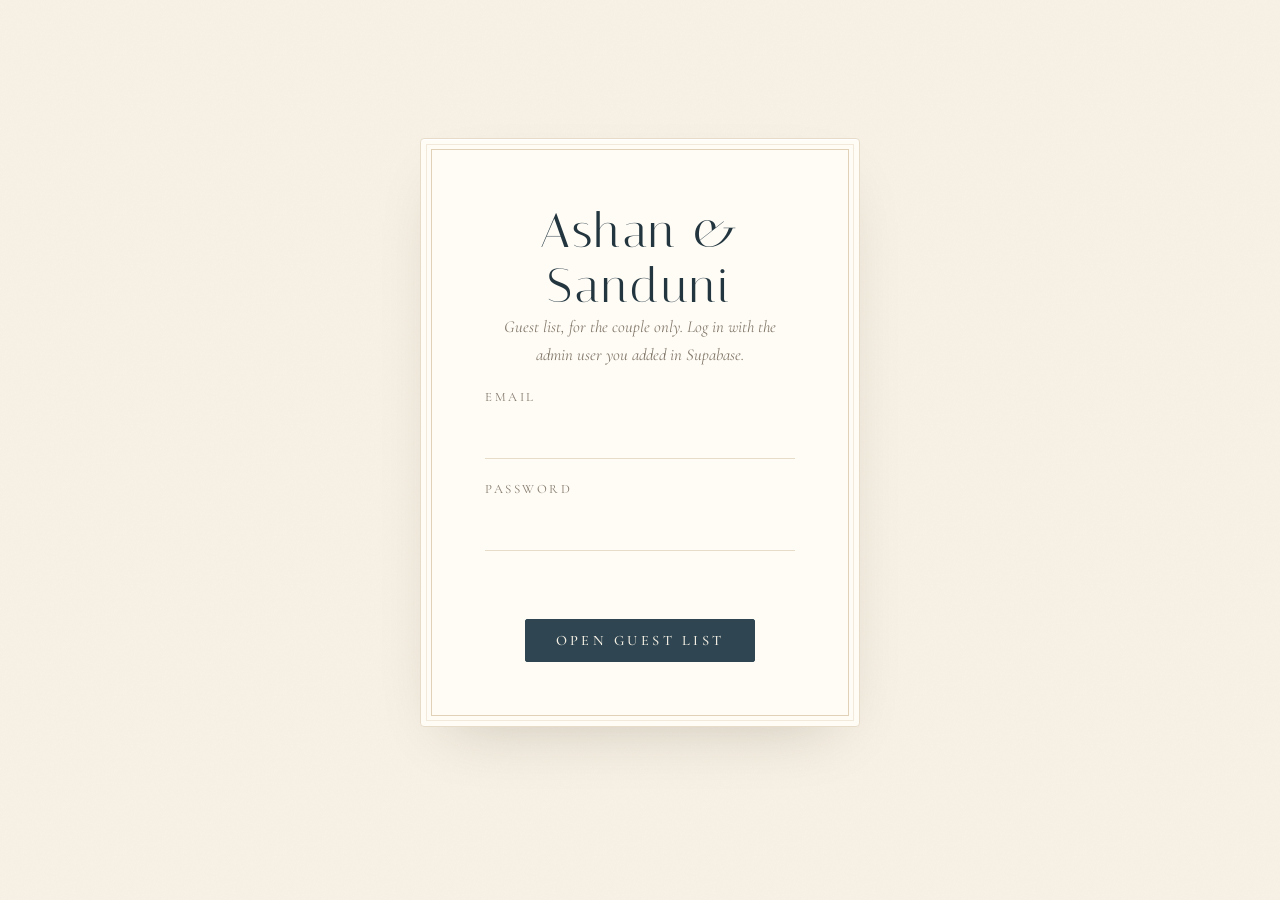
==== commit f6ebc6b3: "Set partner name to Sanduni Co-Authored-By: Claude Opus 5.5 <noreply@anthropic.com>" ====
--- a/admin.html
+++ b/admin.html
@@ -8,7 +8,7 @@
   <link rel="preconnect" href="https://fonts.googleapis.com">
   <link rel="preconnect" href="https://fonts.gstatic.com" crossorigin>
   <link href="https://fonts.googleapis.com/css2?family=Cormorant+Garamond:ital,wght@0,400;0,500;0,600;1,400&family=Italiana&family=Pinyon+Script&display=swap" rel="stylesheet">
-  <link rel="stylesheet" href="style.css?v=5">
+  <link rel="stylesheet" href="style.css?v=7">
   <style>
     main { max-width: 820px; padding-top: 48px; }
     .card { opacity: 1; transform: none; }
@@ -54,8 +54,8 @@
 
     @media (max-width: 560px) { .tally { grid-template-columns: repeat(2, 1fr); } }
   </style>
-  <script src="config.js?v=5"></script>
-  <script src="backend.js?v=5"></script>
+  <script src="config.js?v=7"></script>
+  <script src="backend.js?v=7"></script>
 </head>
 <body>
 <main>
--- a/style.css
+++ b/style.css
@@ -31,21 +31,61 @@
 }
 header, main, footer, .band { position: relative; z-index: 1; }
 
-/* ---------- Hero ---------- */
-.hero {
-  min-height: 100svh;
-  display: flex;
-  flex-direction: column;
-  text-align: center;
-  overflow: hidden;
-  background: var(--bg);
-}
-.hero-text {
-  flex: 1;
+/* ---------- Scroll story ----------
+   script.js sets these on .story as you scroll through it (all 0 → 1):
+   --p      overall progress
+   --rise   the landscape pops up, layer by layer
+   --sun    the sun sets
+   --dusk   the sky turns rose and violet
+   --night  night falls: stars, moon, lights in the villa */
+.story { --p: 0; --rise: 0; --sun: 0; --dusk: 0; --night: 0; height: 340svh; }
+.stage { position: sticky; top: 0; height: 100svh; overflow: hidden; }
+
+.sky { position: absolute; inset: 0; }
+.sky-day   { background: linear-gradient(#f7f1e6 0%, #f7efe2 45%, #f6e2cc 75%, #efc9ab 100%); }
+.sky-dusk  { background: linear-gradient(#5e6488 0%, #a77f93 40%, #e59f7f 72%, #f4c08f 100%); opacity: var(--dusk); }
+.sky-night { background: linear-gradient(#0d1628 0%, #1a2742 45%, #34405e 80%, #4b4f68 100%); opacity: var(--night); }
+
+.stars { position: absolute; inset: 0 0 40% 0; opacity: var(--night); }
+.stars i { position: absolute; width: 2px; height: 2px; border-radius: 50%; background: #fff8e6; animation: twinkle 3s ease-in-out infinite; }
+@keyframes twinkle { 50% { opacity: .25; } }
+.moon {
+  position: absolute; top: 12%; right: 14%; width: 54px; height: 54px; border-radius: 50%;
+  background: radial-gradient(circle at 35% 35%, #fffaf0, #efe2c2);
+  box-shadow: 0 0 40px 8px rgba(255, 244, 214, .35);
+  opacity: var(--night);
+  transform: translateY(calc((1 - var(--night)) * 80px));
+}
+
+.lemons { position: absolute; top: -10px; width: min(34vw, 300px); height: min(22vw, 190px); z-index: 3; pointer-events: none; }
+.lemons.left  { left: -16px;  transform: translateY(calc(var(--p) * -320px)) rotate(-4deg); }
+.lemons.right { right: -16px; transform: translateY(calc(var(--p) * -320px)) scaleX(-1) rotate(-4deg); }
+
+.land { position: absolute; left: 0; right: 0; bottom: 0; height: 62%; }
+.layer { position: absolute; inset: 0; width: 100%; height: 100%; overflow: visible; }
+.l-far, .l-mid, .l-lake, .l-front { filter: brightness(calc(1 - var(--night) * .58)) saturate(calc(1 - var(--night) * .35)); }
+.l-lights { filter: none; opacity: var(--night); }
+.l-sun   { transform: translate3d(0, calc(var(--sun) * 42%), 0); opacity: calc(1 - var(--night)); }
+.l-far   { opacity: .8; transform: translate3d(0, calc((1 - var(--rise)) * 40%), 0); }
+.l-mid   { transform: translate3d(0, calc((1 - var(--rise)) * 58%), 0); }
+.l-lake  { transform: translate3d(0, calc((1 - var(--rise)) * 76%), 0); }
+.l-front { top: auto; height: 102px; transform: translate3d(0, calc((1 - var(--rise)) * 110%), 0); }
+.boat { transform: translateX(calc(var(--p) * -520px)); }
+
+.chapter {
+  position: absolute; left: 0; right: 0; top: 0; height: 48%;
   display: flex; flex-direction: column; align-items: center; justify-content: center;
-  padding: clamp(64px, 12vh, 120px) 16px 24px;
-  animation: rise 1.4s cubic-bezier(.2, .7, .2, 1) both;
-}
+  padding: 72px 16px 0; text-align: center;
+  will-change: opacity, transform;
+}
+.ch1 { height: 100%; padding-bottom: 8vh; }
+.ch2, .ch3 { opacity: 0; }
+.ch3 { color: #f6efe3; }
+.ch3 .kicker { color: var(--gold-soft); }
+.ch3-line { margin: 4px 0 0; font: 400 clamp(2.4rem, 7vw, 4.4rem)/1.1 var(--display); letter-spacing: .06em; }
+.ch3-line em { font: 400 1.25em var(--script); color: var(--gold-soft); letter-spacing: 0; }
+.ch3-sub { margin: 10px 0 0; font-size: 1.3rem; font-style: italic; opacity: .85; }
+
 .greeting { margin: 0 0 10px; font: 400 clamp(1.8rem, 5vw, 2.4rem)/1.2 var(--script); color: var(--gold); }
 .eyebrow {
   max-width: 46ch; margin: 0 0 22px;
@@ -65,16 +105,17 @@
   color: var(--gold);
 }
 .flourish { display: block; width: 200px; height: 20px; margin: 22px auto; }
-.date { margin: 0; font-size: 1.15rem; letter-spacing: .3em; text-transform: uppercase; }
-.local { margin: 6px 0 0; color: var(--muted); font-style: italic; }
-
-.lemons { position: absolute; top: -10px; width: min(34vw, 300px); height: min(22vw, 190px); z-index: 2; pointer-events: none; }
-.lemons.left { left: -16px; transform: rotate(-4deg); }
-.lemons.right { right: -16px; transform: scaleX(-1) rotate(-4deg); }
-
-.scene { position: relative; height: clamp(260px, 44vh, 460px); }
-.lake { position: absolute; top: 0; left: 0; width: 100%; height: 100%; }
-.balustrade { position: absolute; left: 0; right: 0; bottom: 0; width: 100%; height: 102px; }
+.date { margin: 6px 0 0; font: 400 clamp(1.8rem, 5vw, 3rem)/1.2 var(--display); letter-spacing: .12em; text-transform: uppercase; }
+.local { margin: 0; font-size: 1.25rem; font-style: italic; color: var(--ink); }
+
+.scroll-hint {
+  position: absolute; left: 50%; bottom: 22px; transform: translateX(-50%);
+  display: flex; flex-direction: column; align-items: center; gap: 8px;
+  font-size: .72rem; letter-spacing: .4em; text-transform: uppercase; color: var(--muted);
+  opacity: calc(1 - var(--p) * 8); z-index: 4;
+}
+.scroll-hint i { width: 1px; height: 38px; background: linear-gradient(var(--gold), transparent); animation: hint 2s ease-in-out infinite; transform-origin: top; }
+@keyframes hint { 0% { transform: scaleY(0); } 50% { transform: scaleY(1); } 100% { transform: scaleY(1); opacity: 0; } }
 
 /* ---------- Countdown band ---------- */
 .band {
@@ -198,15 +239,21 @@
   animation: fall linear forwards;
 }
 @keyframes fall { to { transform: translate(var(--drift), 110vh) rotate(var(--spin)); } }
-@keyframes rise { from { opacity: 0; transform: translateY(18px); } }
-
-.card { opacity: 0; transform: translateY(28px); transition: opacity 1s ease, transform 1s cubic-bezier(.2, .7, .2, 1); }
+
+.card {
+  opacity: 0; transform-origin: 50% 100%;
+  transform: perspective(1400px) rotateX(14deg) translateY(70px) scale(.97);
+  transition: opacity 1.1s ease, transform 1.3s cubic-bezier(.2, .7, .2, 1);
+}
 .card.in { opacity: 1; transform: none; }
+.timeline li { opacity: 0; transform: translateX(-14px); transition: opacity .7s ease, transform .7s ease; transition-delay: calc(.35s + var(--i, 0) * .14s); }
+.card.in .timeline li { opacity: 1; transform: none; }
 
 @media (prefers-reduced-motion: reduce) {
   .petals { display: none; }
-  .hero-text { animation: none; }
-  .card { opacity: 1; transform: none; transition: none; }
+  .story { height: auto; }
+  .stage { position: relative; }
+  .card, .timeline li { opacity: 1; transform: none; transition: none; }
   html { scroll-behavior: auto; }
 }
 
